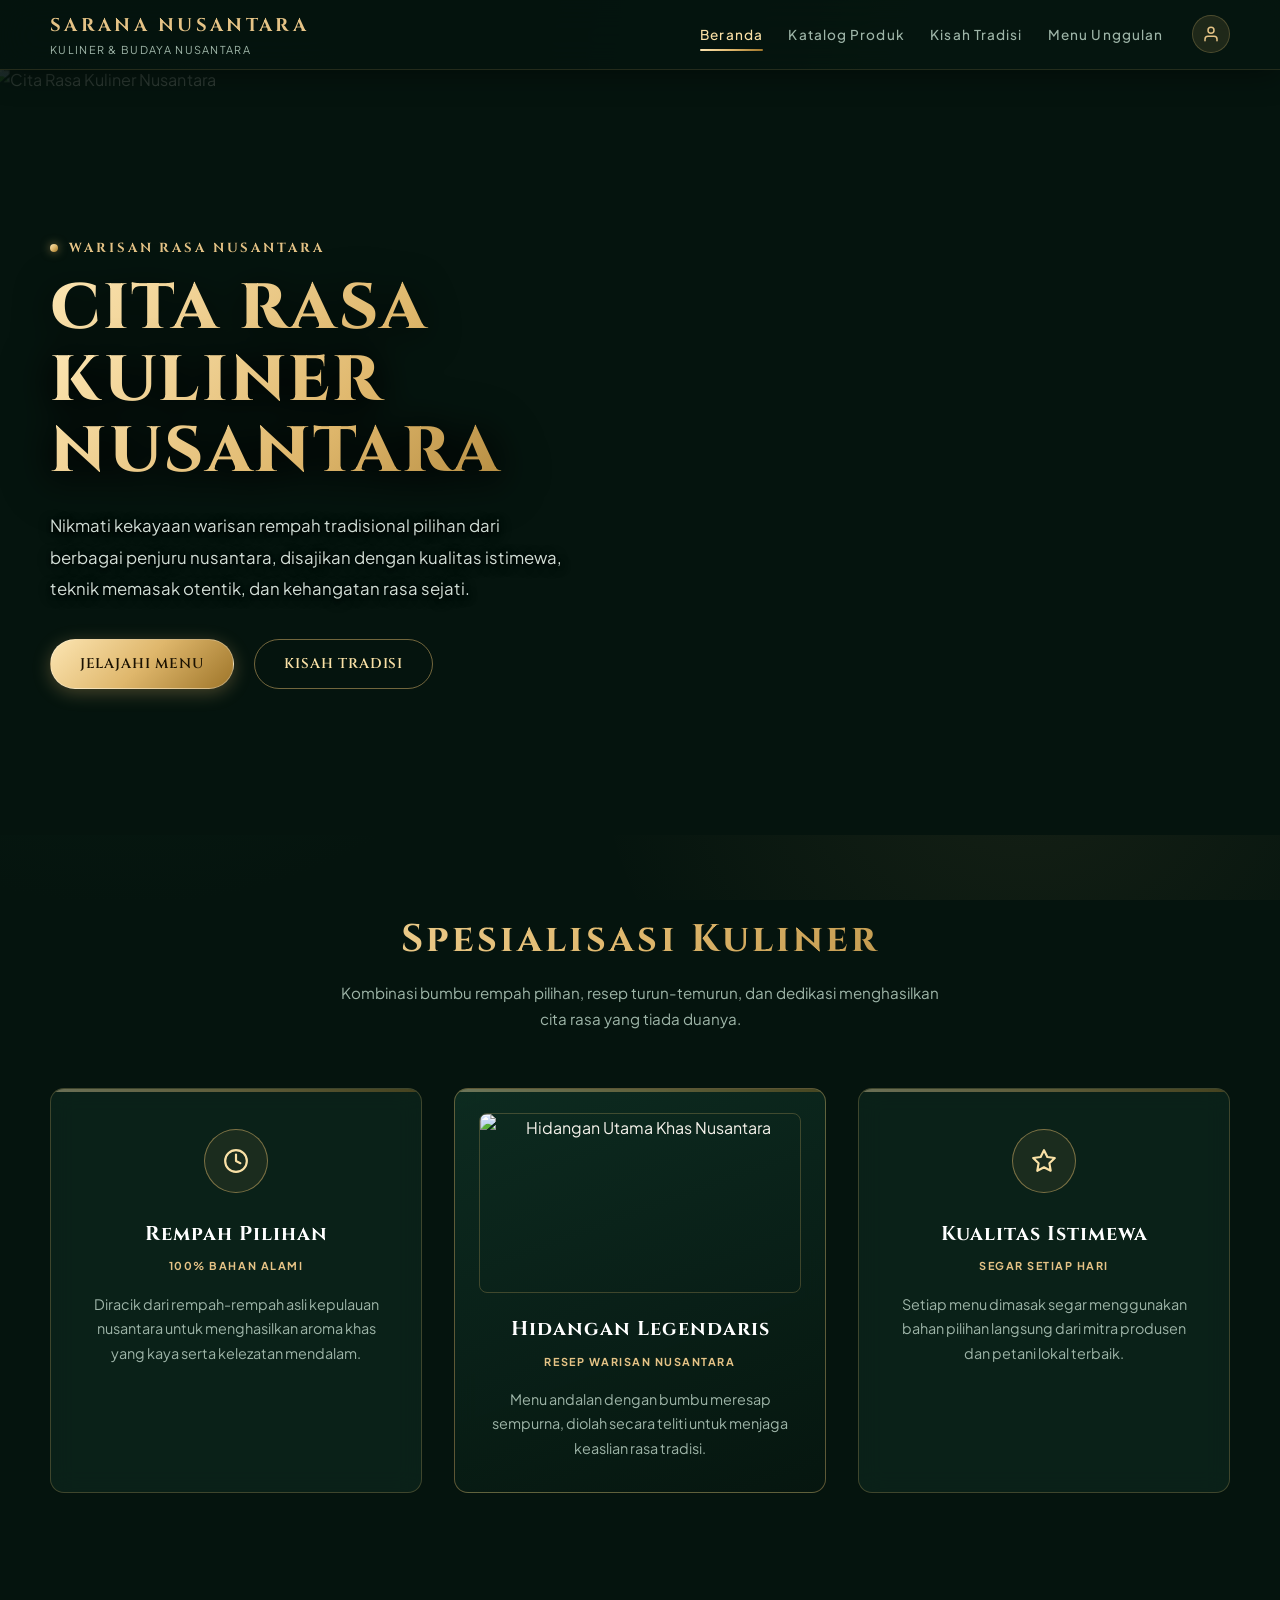
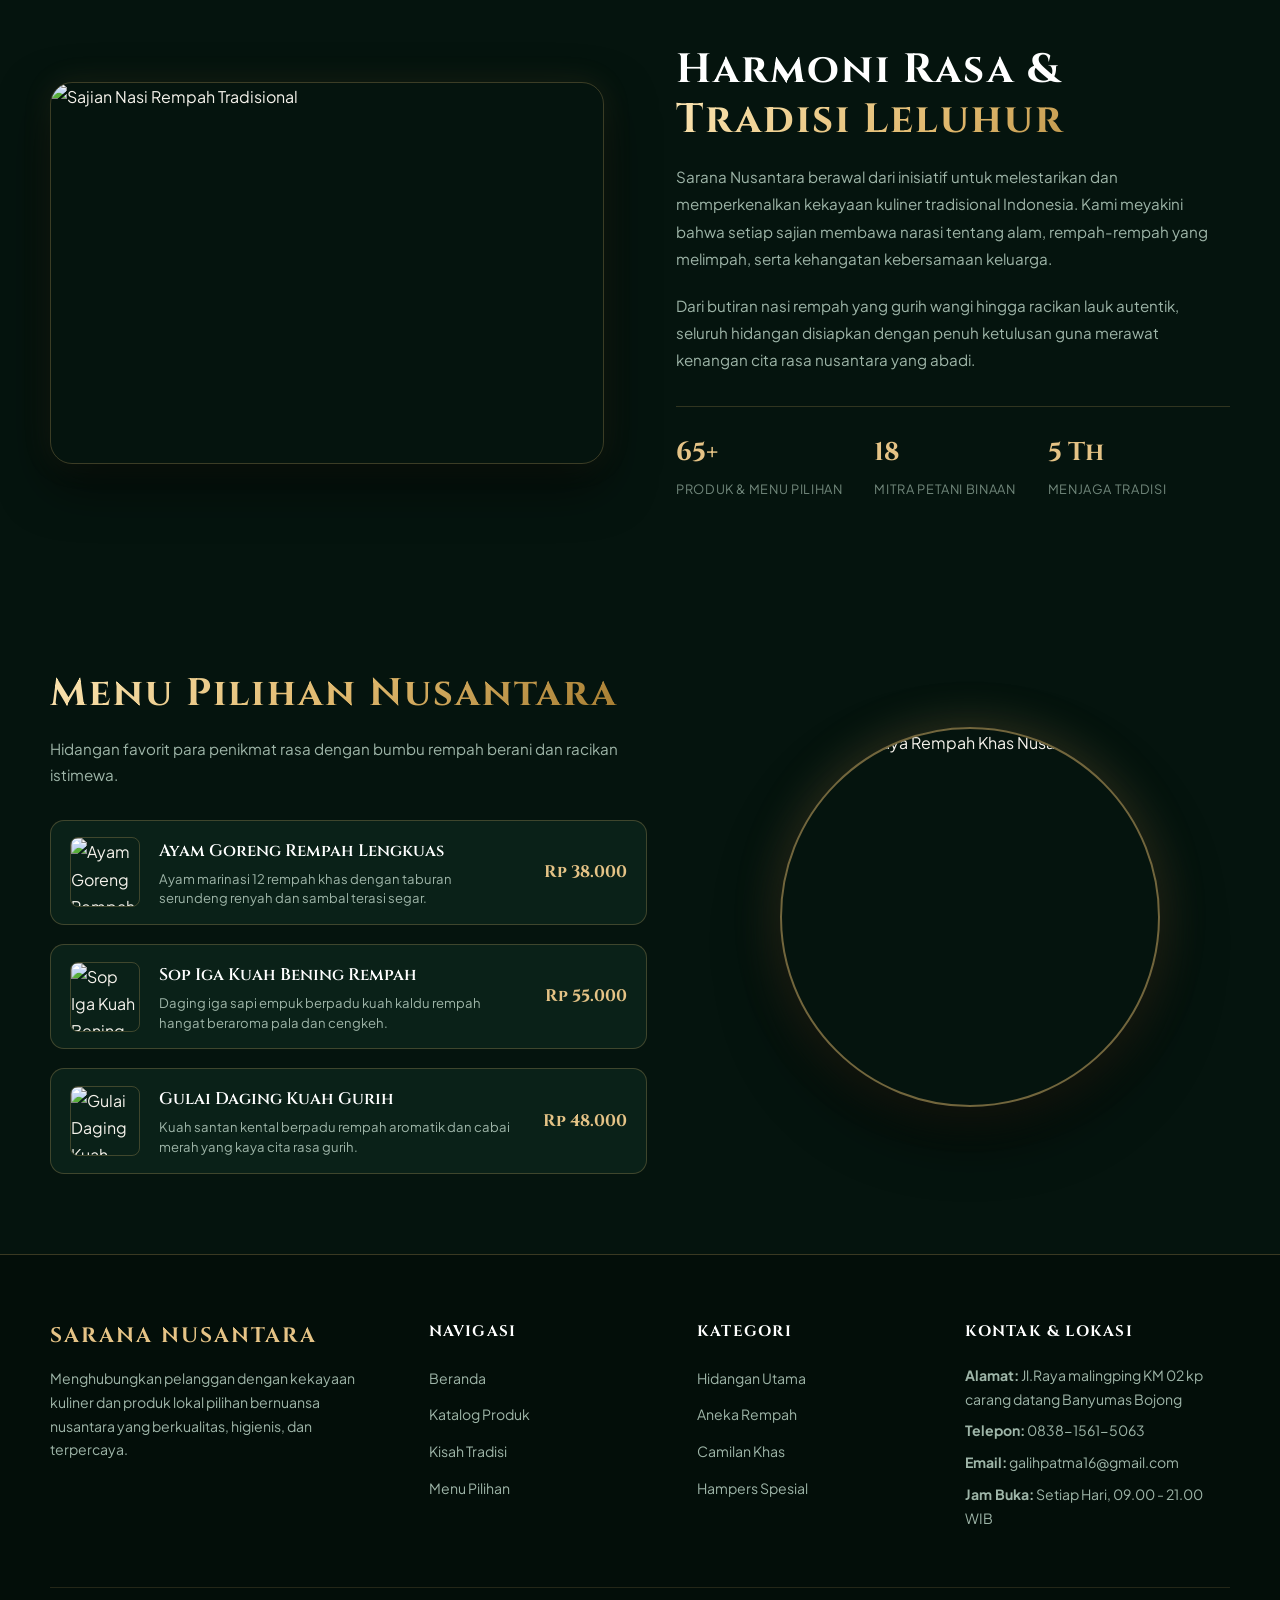
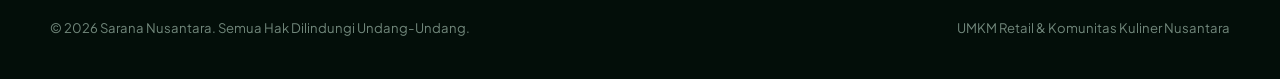
==== index.html @ da828e61 "Add files via upload" ====
<!DOCTYPE html>
<html lang="id">
<head>
  <meta charset="UTF-8">
  <meta name="viewport" content="width=device-width, initial-scale=1.0">
  <title>Sarana Nusantara | Cita Rasa Kuliner Nusantara</title>
  <meta name="description" content="Sarana Nusantara - Menghadirkan sajian kuliner autentik nusantara dengan racikan bumbu rempah pilihan, cita rasa khas tanah air, dan dedikasi rasa istimewa.">
  <link rel="preconnect" href="https://fonts.googleapis.com">
  <link rel="preconnect" href="https://fonts.gstatic.com" crossorigin>
  <link href="https://fonts.googleapis.com/css2?family=Cinzel:wght@500;600;700;800;900&family=Playfair+Display:ital,wght@0,500;0,600;0,700;1,400&family=Plus+Jakarta+Sans:wght@300;400;500;600;700&display=swap" rel="stylesheet">
  <link rel="stylesheet" href="style.css">
</head>
<body>

  <!-- SITE HEADER / NAVBAR -->
  <header class="site-header">
    <div class="container">
      <div class="topbar">
        <!-- Brand Title -->
        <a class="brand-text" href="index.html">
          <span class="brand-title">Sarana Nusantara</span>
          <span class="brand-sub">Kuliner & Budaya Nusantara</span>
        </a>

        <!-- Right Navigation & Profile Button -->
        <div class="nav-wrapper">
          <nav class="site-nav" aria-label="Navigasi Utama">
            <a class="active" href="index.html">Beranda</a>
            <a href="produk.html">Katalog Produk</a>
            <a href="#cerita">Kisah Tradisi</a>
            <a href="#menu">Menu Unggulan</a>
          </nav>

          <a class="profile-btn" href="produk.html" title="Lihat Menu / Profil">
            <svg width="18" height="18" viewBox="0 0 24 24" fill="none" stroke="currentColor" stroke-width="2" stroke-linecap="round" stroke-linejoin="round">
              <path d="M20 21v-2a4 4 0 0 0-4-4H8a4 4 0 0 0-4 4v2"></path>
              <circle cx="12" cy="7" r="4"></circle>
            </svg>
          </a>
        </div>
      </div>
    </div>
  </header>

  <main>
    <!-- HERO SECTION (FULL-WIDTH BANNER WITH OVERLAID CONTENT) -->
    <section class="hero hero-banner">
      <div class="hero-banner-bg">
        <img src="images/hero.jpg" alt="Cita Rasa Kuliner Nusantara" class="hero-banner-img">
        <div class="hero-banner-overlay"></div>
      </div>

      <div class="container hero-banner-content">
        <div class="hero-copy">
          <span class="hero-tag">Warisan Rasa Nusantara</span>
          <h1 class="hero-title">
            Cita Rasa
            <span>Kuliner Nusantara</span>
          </h1>
          <p class="hero-desc">
            Nikmati kekayaan warisan rempah tradisional pilihan dari berbagai penjuru nusantara, 
            disajikan dengan kualitas istimewa, teknik memasak otentik, dan kehangatan rasa sejati.
          </p>
          <div class="hero-actions">
            <a class="btn btn-gold" href="produk.html">Jelajahi Menu</a>
            <a class="btn btn-outline-gold" href="#cerita">Kisah Tradisi</a>
          </div>
        </div>
      </div>
    </section>

    <!-- TRIO FEATURE CARDS SECTION -->
    <section class="section-cards" id="spesialisasi">
      <div class="container">
        <div class="section-heading-center">
          <h2 class="section-title-gold">Spesialisasi Kuliner</h2>
          <p class="section-subtitle">
            Kombinasi bumbu rempah pilihan, resep turun-temurun, dan dedikasi menghasilkan cita rasa yang tiada duanya.
          </p>
        </div>

        <div class="trio-grid">
          <!-- Card 1 -->
          <article class="trio-card">
            <div class="card-icon-circle">
              <svg width="26" height="26" viewBox="0 0 24 24" fill="none" stroke="currentColor" stroke-width="2" stroke-linecap="round" stroke-linejoin="round">
                <path d="M12 2a10 10 0 0 1 10 10 10 10 0 0 1-10 10A10 10 0 0 1 2 12 10 10 0 0 1 12 2z"></path>
                <path d="M12 6v6l4 2"></path>
              </svg>
            </div>
            <h3 class="card-title">Rempah Pilihan</h3>
            <span class="card-badge">100% Bahan Alami</span>
            <p class="card-desc">
              Diracik dari rempah-rempah asli kepulauan nusantara untuk menghasilkan aroma khas yang kaya serta kelezatan mendalam.
            </p>
          </article>

          <!-- Card 2 (Center Featured Card with Image) -->
          <article class="trio-card center-featured">
            <div class="center-dish-img">
              <img src="images/card-food.jpg" alt="Hidangan Utama Khas Nusantara">
            </div>
            <h3 class="card-title">Hidangan Legendaris</h3>
            <span class="card-badge">Resep Warisan Nusantara</span>
            <p class="card-desc">
              Menu andalan dengan bumbu meresap sempurna, diolah secara teliti untuk menjaga keaslian rasa tradisi.
            </p>
          </article>

          <!-- Card 3 -->
          <article class="trio-card">
            <div class="card-icon-circle">
              <svg width="26" height="26" viewBox="0 0 24 24" fill="none" stroke="currentColor" stroke-width="2" stroke-linecap="round" stroke-linejoin="round">
                <polygon points="12 2 15.09 8.26 22 9.27 17 14.14 18.18 21.02 12 17.77 5.82 21.02 7 14.14 2 9.27 8.91 8.26 12 2"></polygon>
              </svg>
            </div>
            <h3 class="card-title">Kualitas Istimewa</h3>
            <span class="card-badge">Segar Setiap Hari</span>
            <p class="card-desc">
              Setiap menu dimasak segar menggunakan bahan pilihan langsung dari mitra produsen dan petani lokal terbaik.
            </p>
          </article>
        </div>
      </div>
    </section>

    <!-- STORY / HERITAGE SECTION (Rice Dish Left, Text Right) -->
    <section class="section-story" id="cerita">
      <div class="container">
        <div class="story-grid">
          <div class="story-media">
            <div class="story-media-frame">
              <img src="images/rice-dish.jpg" alt="Sajian Nasi Rempah Tradisional">
              <div class="story-corner-ornament ornament-tl"></div>
              <div class="story-corner-ornament ornament-br"></div>
            </div>
          </div>

          <div class="story-content">
            <h2>
              Harmoni Rasa &amp;
              <span>Tradisi Leluhur</span>
            </h2>
            <p>
              Sarana Nusantara berawal dari inisiatif untuk melestarikan dan memperkenalkan kekayaan 
              kuliner tradisional Indonesia. Kami meyakini bahwa setiap sajian membawa narasi tentang 
              alam, rempah-rempah yang melimpah, serta kehangatan kebersamaan keluarga.
            </p>
            <p>
              Dari butiran nasi rempah yang gurih wangi hingga racikan lauk autentik, seluruh hidangan 
              disiapkan dengan penuh ketulusan guna merawat kenangan cita rasa nusantara yang abadi.
            </p>

            <div class="story-stats">
              <div class="stat-item">
                <strong>65+</strong>
                <span>Produk &amp; Menu Pilihan</span>
              </div>
              <div class="stat-item">
                <strong>18</strong>
                <span>Mitra Petani Binaan</span>
              </div>
              <div class="stat-item">
                <strong>5 Th</strong>
                <span>Menjaga Tradisi</span>
              </div>
            </div>
          </div>
        </div>
      </div>
    </section>

    <!-- SIGNATURE MENU SECTION (List Left, Pan Image Right) -->
    <section class="section-menu" id="menu">
      <div class="container">
        <div class="menu-grid">
          <!-- Left: Menu List -->
          <div>
            <div class="menu-header-block">
              <h2>Menu Pilihan Nusantara</h2>
              <p>Hidangan favorit para penikmat rasa dengan bumbu rempah berani dan racikan istimewa.</p>
            </div>

            <div class="menu-list">
              <!-- Menu Item 1 -->
              <article class="menu-item-card">
                <div class="menu-item-thumb">
                  <img src="images/thumb-1.jpg" alt="Ayam Goreng Rempah Lengkuas">
                </div>
                <div class="menu-item-info">
                  <h4>Ayam Goreng Rempah Lengkuas</h4>
                  <p>Ayam marinasi 12 rempah khas dengan taburan serundeng renyah dan sambal terasi segar.</p>
                </div>
                <span class="menu-item-price">Rp 38.000</span>
              </article>

              <!-- Menu Item 2 -->
              <article class="menu-item-card">
                <div class="menu-item-thumb">
                  <img src="images/thumb-2.jpg" alt="Sop Iga Kuah Bening Rempah">
                </div>
                <div class="menu-item-info">
                  <h4>Sop Iga Kuah Bening Rempah</h4>
                  <p>Daging iga sapi empuk berpadu kuah kaldu rempah hangat beraroma pala dan cengkeh.</p>
                </div>
                <span class="menu-item-price">Rp 55.000</span>
              </article>

              <!-- Menu Item 3 -->
              <article class="menu-item-card">
                <div class="menu-item-thumb">
                  <img src="images/thumb-3.jpg" alt="Gulai Daging Kuah Santan Kental">
                </div>
                <div class="menu-item-info">
                  <h4>Gulai Daging Kuah Gurih</h4>
                  <p>Kuah santan kental berpadu rempah aromatik dan cabai merah yang kaya cita rasa gurih.</p>
                </div>
                <span class="menu-item-price">Rp 48.000</span>
              </article>
            </div>
          </div>

          <!-- Right: Circular Curry Pan Frame -->
          <div class="menu-pan-visual">
            <div class="hero-glow"></div>
            <div class="menu-pan-frame">
              <img src="images/curry-dish.jpg" alt="Gulai Kari Kaya Rempah Khas Nusantara">
            </div>
          </div>
        </div>
      </div>
    </section>
  </main>

  <!-- FOOTER -->
  <footer class="site-footer">
    <div class="container">
      <div class="footer-grid">
        <div class="footer-brand">
          <h3>Sarana Nusantara</h3>
          <p>
            Menghubungkan pelanggan dengan kekayaan kuliner dan produk lokal pilihan bernuansa nusantara yang berkualitas, higienis, dan terpercaya.
          </p>
        </div>

        <div class="footer-col">
          <h4>Navigasi</h4>
          <ul>
            <li><a href="index.html">Beranda</a></li>
            <li><a href="produk.html">Katalog Produk</a></li>
            <li><a href="#cerita">Kisah Tradisi</a></li>
            <li><a href="#menu">Menu Pilihan</a></li>
          </ul>
        </div>

        <div class="footer-col">
          <h4>Kategori</h4>
          <ul>
            <li><a href="produk.html">Hidangan Utama</a></li>
            <li><a href="produk.html">Aneka Rempah</a></li>
            <li><a href="produk.html">Camilan Khas</a></li>
            <li><a href="produk.html">Hampers Spesial</a></li>
          </ul>
        </div>

        <div class="footer-col footer-contact">
          <h4>Kontak &amp; Lokasi</h4>
          <p><strong>Alamat:</strong> Jl.Raya malingping KM 02 kp carang datang Banyumas Bojong</p>
          <p><strong>Telepon:</strong> 0838-1561-5063</p>
          <p><strong>Email:</strong> galihpatma16@gmail.com</p>
          <p><strong>Jam Buka:</strong> Setiap Hari, 09.00 - 21.00 WIB</p>
        </div>
      </div>

      <div class="footer-bottom">
        <p>&copy; 2026 Sarana Nusantara. Semua Hak Dilindungi Undang-Undang.</p>
        <p>UMKM Retail &amp; Komunitas Kuliner Nusantara</p>
      </div>
    </div>
  </footer>

</body>
</html>
---- style.css ----
/* ==========================================================================
   SARANA NUSANTARA - LUXURY EMERALD & GOLD THEME
   Inspired by Royal Indonesian Heritage Culinary Experience
   ========================================================================== */

@import url('https://fonts.googleapis.com/css2?family=Cinzel:wght@500;600;700;800;900&family=Playfair+Display:ital,wght@0,500;0,600;0,700;1,400&family=Plus+Jakarta+Sans:wght@300;400;500;600;700&display=swap');

:root {
  --bg-deep: #05140e;
  --bg-primary: #071c14;
  --bg-surface: #0a261b;
  --bg-surface-elevated: #0f3426;
  --bg-card: rgba(12, 38, 28, 0.75);
  --bg-card-hover: rgba(16, 48, 35, 0.9);

  /* Gold & Warm Accents */
  --gold-light: #fae1a6;
  --gold-primary: #dfb76c;
  --gold-dark: #b88a38;
  --gold-gradient: linear-gradient(135deg, #fce5b2 0%, #dfb76c 50%, #9e7529 100%);
  --gold-gradient-hover: linear-gradient(135deg, #fff0cb 0%, #ebd08d 50%, #ba8e3a 100%);
  --gold-border: rgba(223, 183, 108, 0.25);
  --gold-border-strong: rgba(223, 183, 108, 0.5);
  --gold-glow: 0 0 30px rgba(223, 183, 108, 0.22);

  /* Typography Colors */
  --text-main: #f5f2eb;
  --text-muted: #9eb5a8;
  --text-dim: #71877b;
  --text-gold: #e5c386;

  /* Typography Fonts */
  --font-serif: 'Cinzel', 'Playfair Display', Georgia, serif;
  --font-body: 'Plus Jakarta Sans', system-ui, -apple-system, sans-serif;

  /* Layout */
  --container-max: 1180px;
  --radius-sm: 8px;
  --radius-md: 14px;
  --radius-lg: 22px;
  --radius-full: 9999px;
  --transition: all 0.3s cubic-bezier(0.25, 0.8, 0.25, 1);
}

* {
  box-sizing: border-box;
  margin: 0;
  padding: 0;
}

html {
  scroll-behavior: smooth;
}

body {
  font-family: var(--font-body);
  background-color: var(--bg-deep);
  background-image: 
    radial-gradient(circle at 85% 15%, rgba(18, 70, 50, 0.45) 0%, transparent 45%),
    radial-gradient(circle at 10% 45%, rgba(14, 55, 38, 0.35) 0%, transparent 40%),
    radial-gradient(circle at 80% 80%, rgba(223, 183, 108, 0.08) 0%, transparent 35%);
  background-attachment: fixed;
  color: var(--text-main);
  line-height: 1.7;
  overflow-x: hidden;
}

img {
  display: block;
  max-width: 100%;
  height: auto;
}

a {
  color: inherit;
  text-decoration: none;
  transition: var(--transition);
}

ul {
  list-style: none;
}

.container {
  width: min(100% - 2.5rem, var(--container-max));
  margin-inline: auto;
}

/* ==========================================================================
   NAVIGATION / HEADER
   ========================================================================== */

.site-header {
  position: sticky;
  top: 0;
  z-index: 100;
  background: rgba(5, 20, 14, 0.88);
  backdrop-filter: blur(18px);
  -webkit-backdrop-filter: blur(18px);
  border-bottom: 1px solid rgba(223, 183, 108, 0.15);
  box-shadow: 0 4px 30px rgba(0, 0, 0, 0.4);
}

.topbar {
  display: flex;
  align-items: center;
  justify-content: space-between;
  padding: 0.6rem 0;
  position: relative;
}

.brand-text {
  display: flex;
  flex-direction: column;
}

.brand-title {
  font-family: var(--font-serif);
  font-size: 1.15rem;
  font-weight: 700;
  letter-spacing: 0.18em;
  color: var(--text-gold);
  text-transform: uppercase;
}

.brand-sub {
  font-size: 0.68rem;
  letter-spacing: 0.12em;
  color: var(--text-muted);
  text-transform: uppercase;
}

/* Centered Golden Crest / Logo Badge */
.header-badge {
  position: absolute;
  left: 50%;
  top: 0;
  transform: translateX(-50%);
  background: var(--gold-gradient);
  color: #1a1202;
  padding: 0.5rem 1.4rem 0.6rem;
  border-bottom-left-radius: 12px;
  border-bottom-right-radius: 12px;
  box-shadow: 0 6px 20px rgba(0, 0, 0, 0.5), 0 0 15px rgba(223, 183, 108, 0.35);
  display: flex;
  flex-direction: column;
  align-items: center;
  gap: 2px;
  z-index: 10;
  border: 1px solid rgba(255, 255, 255, 0.4);
  border-top: none;
  transition: var(--transition);
}

.header-badge:hover {
  transform: translateX(-50%) translateY(2px);
  box-shadow: 0 8px 25px rgba(223, 183, 108, 0.5);
}

.header-badge svg {
  width: 24px;
  height: 24px;
  fill: #241603;
}

.header-badge span {
  font-family: var(--font-serif);
  font-size: 0.65rem;
  font-weight: 800;
  letter-spacing: 0.15em;
  text-transform: uppercase;
  color: #1a1102;
}

/* Nav Links & Action */
.nav-wrapper {
  display: flex;
  align-items: center;
  gap: 1.8rem;
}

.site-nav {
  display: flex;
  align-items: center;
  gap: 1.6rem;
}

.site-nav a {
  font-size: 0.85rem;
  font-weight: 500;
  letter-spacing: 0.08em;
  color: var(--text-muted);
  position: relative;
  padding: 0.3rem 0;
}

.site-nav a:hover,
.site-nav a.active {
  color: var(--gold-light);
}

.site-nav a.active::after,
.site-nav a:hover::after {
  content: '';
  position: absolute;
  bottom: 0;
  left: 0;
  width: 100%;
  height: 2px;
  background: var(--gold-gradient);
  border-radius: 2px;
}

.profile-btn {
  display: flex;
  align-items: center;
  justify-content: center;
  width: 38px;
  height: 38px;
  border-radius: 50%;
  background: rgba(223, 183, 108, 0.12);
  border: 1px solid var(--gold-border);
  color: var(--text-gold);
  cursor: pointer;
  transition: var(--transition);
}

.profile-btn:hover {
  background: var(--gold-gradient);
  color: #161002;
  box-shadow: var(--gold-glow);
  transform: scale(1.05);
}

/* ==========================================================================
   BUTTONS & ACCENTS
   ========================================================================== */

.btn {
  display: inline-flex;
  align-items: center;
  justify-content: center;
  gap: 0.6rem;
  padding: 0.75rem 1.8rem;
  font-size: 0.88rem;
  font-weight: 600;
  letter-spacing: 0.06em;
  border-radius: var(--radius-full);
  cursor: pointer;
  transition: var(--transition);
  border: none;
  text-transform: uppercase;
  font-family: var(--font-serif);
}

.btn-gold {
  background: var(--gold-gradient);
  color: #1b1202;
  box-shadow: 0 4px 18px rgba(223, 183, 108, 0.3);
  border: 1px solid rgba(255, 255, 255, 0.3);
}

.btn-gold:hover {
  background: var(--gold-gradient-hover);
  box-shadow: 0 6px 25px rgba(223, 183, 108, 0.5);
  transform: translateY(-2px);
}

.btn-outline-gold {
  background: transparent;
  color: var(--gold-light);
  border: 1px solid var(--gold-border-strong);
}

.btn-outline-gold:hover {
  background: rgba(223, 183, 108, 0.12);
  color: #fff;
  border-color: var(--gold-light);
}

/* ==========================================================================
   HERO SECTION (FULL-WIDTH PANORAMIC BANNER WITH OVERLAID TEXT)
   ========================================================================== */

.hero-banner {
  position: relative;
  min-height: 85vh;
  display: flex;
  align-items: center;
  overflow: hidden;
  padding: 6rem 0 5rem;
  background-color: var(--bg-deep);
}

.hero-banner-bg {
  position: absolute;
  inset: 0;
  width: 100%;
  height: 100%;
  z-index: 1;
}

.hero-banner-img {
  width: 100%;
  height: 100%;
  object-fit: cover;
  object-position: center center;
  transform: scale(1.01);
  transition: transform 1.2s ease-out;
}

.hero-banner:hover .hero-banner-img {
  transform: scale(1.03);
}

.hero-banner-overlay {
  position: absolute;
  inset: 0;
  background: 
    linear-gradient(
      90deg, 
      rgba(5, 20, 14, 0.55) 0%, 
      rgba(5, 20, 14, 0.35) 45%, 
      rgba(5, 20, 14, 0.1) 75%,
      rgba(5, 20, 14, 0.02) 100%
    ),
    linear-gradient(
      0deg,
      rgba(5, 20, 14, 0.9) 0%,
      rgba(5, 20, 14, 0.1) 18%,
      rgba(5, 20, 14, 0.1) 82%,
      rgba(5, 20, 14, 0.75) 100%
    );
  pointer-events: none;
}

.hero-banner-content {
  position: relative;
  z-index: 3;
}

.hero-banner-content .hero-copy {
  max-width: 580px;
  animation: heroFadeIn 0.8s ease-out;
}

@keyframes heroFadeIn {
  from {
    opacity: 0;
    transform: translateY(20px);
  }
  to {
    opacity: 1;
    transform: translateY(0);
  }
}

.hero-tag {
  display: inline-block;
  font-family: var(--font-serif);
  font-size: 0.82rem;
  font-weight: 700;
  letter-spacing: 0.22em;
  color: var(--text-gold);
  text-transform: uppercase;
  margin-bottom: 0.9rem;
  position: relative;
  padding-left: 1.2rem;
}

.hero-tag::before {
  content: '';
  position: absolute;
  left: 0;
  top: 50%;
  width: 8px;
  height: 8px;
  border-radius: 50%;
  background: var(--gold-gradient);
  transform: translateY(-50%);
  box-shadow: 0 0 10px rgba(223, 183, 108, 0.6);
}

.hero-title {
  font-family: var(--font-serif);
  font-size: clamp(2.5rem, 5vw, 4.2rem);
  font-weight: 800;
  line-height: 1.12;
  letter-spacing: 0.04em;
  margin-bottom: 1.35rem;
  text-transform: uppercase;
  background: var(--gold-gradient);
  -webkit-background-clip: text;
  -webkit-text-fill-color: transparent;
  filter: drop-shadow(0 4px 18px rgba(0, 0, 0, 0.8));
}

.hero-title span {
  display: block;
  background: var(--gold-gradient);
  -webkit-background-clip: text;
  -webkit-text-fill-color: transparent;
  filter: drop-shadow(0 4px 18px rgba(0, 0, 0, 0.8));
}

.hero-desc {
  font-size: 1.05rem;
  color: #d1ded6;
  line-height: 1.85;
  margin-bottom: 2.2rem;
  max-width: 520px;
  text-shadow: 0 2px 12px rgba(0, 0, 0, 0.9), 0 1px 4px rgba(0, 0, 0, 0.9);
}

.hero-actions {
  display: flex;
  align-items: center;
  gap: 1.3rem;
  flex-wrap: wrap;
}

/* ==========================================================================
   TRIO FEATURE CARDS SECTION
   ========================================================================== */

.section-cards {
  padding: 4.5rem 0;
  position: relative;
}

.section-heading-center {
  text-align: center;
  margin-bottom: 3.5rem;
}

.section-title-gold {
  font-family: var(--font-serif);
  font-size: clamp(1.8rem, 3vw, 2.5rem);
  font-weight: 700;
  letter-spacing: 0.08em;
  background: var(--gold-gradient);
  -webkit-background-clip: text;
  -webkit-text-fill-color: transparent;
  margin-bottom: 0.5rem;
}

.section-subtitle {
  font-size: 0.95rem;
  color: var(--text-muted);
  max-width: 600px;
  margin-inline: auto;
}

.trio-grid {
  display: grid;
  grid-template-columns: repeat(3, 1fr);
  gap: 2rem;
  align-items: stretch;
}

.trio-card {
  background: var(--bg-card);
  border: 1px solid var(--gold-border);
  border-radius: var(--radius-md);
  padding: 2.5rem 2rem;
  display: flex;
  flex-direction: column;
  align-items: center;
  text-align: center;
  backdrop-filter: blur(12px);
  -webkit-backdrop-filter: blur(12px);
  transition: var(--transition);
  position: relative;
  overflow: hidden;
}

.trio-card::before {
  content: '';
  position: absolute;
  top: 0;
  left: 0;
  width: 100%;
  height: 3px;
  background: var(--gold-gradient);
  opacity: 0.4;
  transition: var(--transition);
}

.trio-card:hover {
  background: var(--bg-card-hover);
  border-color: var(--gold-border-strong);
  transform: translateY(-8px);
  box-shadow: 0 16px 35px rgba(0, 0, 0, 0.5), var(--gold-glow);
}

.trio-card:hover::before {
  opacity: 1;
}

.card-icon-circle {
  width: 64px;
  height: 64px;
  border-radius: 50%;
  border: 1.5px solid var(--gold-border-strong);
  background: rgba(223, 183, 108, 0.08);
  display: grid;
  place-items: center;
  margin-bottom: 1.5rem;
  color: var(--gold-light);
  transition: var(--transition);
}

.trio-card:hover .card-icon-circle {
  background: var(--gold-gradient);
  color: #1a1102;
  box-shadow: var(--gold-glow);
  transform: rotate(5deg) scale(1.08);
}

.card-title {
  font-family: var(--font-serif);
  font-size: 1.25rem;
  font-weight: 700;
  color: #ffffff;
  letter-spacing: 0.05em;
  margin-bottom: 0.4rem;
}

.card-badge {
  display: inline-block;
  font-size: 0.68rem;
  font-weight: 700;
  letter-spacing: 0.14em;
  color: var(--text-gold);
  text-transform: uppercase;
  margin-bottom: 1rem;
}

.card-desc {
  font-size: 0.9rem;
  color: var(--text-muted);
  line-height: 1.7;
}

/* Center card image variation */
.trio-card.center-featured {
  padding: 1.5rem 1.5rem 2rem;
  border-color: rgba(223, 183, 108, 0.4);
  background: linear-gradient(160deg, rgba(14, 46, 34, 0.9), rgba(6, 22, 16, 0.95));
}

.center-dish-img {
  width: 100%;
  height: 180px;
  border-radius: var(--radius-sm);
  overflow: hidden;
  margin-bottom: 1.2rem;
  border: 1px solid var(--gold-border);
}

.center-dish-img img {
  width: 100%;
  height: 100%;
  object-fit: cover;
  transition: var(--transition);
}

.trio-card:hover .center-dish-img img {
  transform: scale(1.08);
}

/* ==========================================================================
   STORY / HERITAGE SECTION (Image Left, Text Right)
   ========================================================================== */

.section-story {
  padding: 5rem 0;
  position: relative;
}

.story-grid {
  display: grid;
  grid-template-columns: 1fr 1fr;
  align-items: center;
  gap: 4.5rem;
}

.story-media {
  position: relative;
}

.story-media-frame {
  border-radius: var(--radius-lg);
  overflow: hidden;
  border: 1px solid var(--gold-border);
  box-shadow: 0 20px 50px rgba(0, 0, 0, 0.6), 0 0 30px rgba(223, 183, 108, 0.1);
  position: relative;
}

.story-media-frame img {
  width: 100%;
  height: 380px;
  object-fit: cover;
  transition: var(--transition);
}

.story-media-frame:hover img {
  transform: scale(1.03);
}

.story-corner-ornament {
  position: absolute;
  width: 25px;
  height: 25px;
  border-color: var(--gold-primary);
  border-style: solid;
  pointer-events: none;
}

.ornament-tl { top: -6px; left: -6px; border-width: 2px 0 0 2px; }
.ornament-br { bottom: -6px; right: -6px; border-width: 0 2px 2px 0; }

.story-content h2 {
  font-family: var(--font-serif);
  font-size: clamp(2rem, 3.2vw, 2.8rem);
  font-weight: 700;
  color: #fff;
  letter-spacing: 0.05em;
  margin-bottom: 1.2rem;
  line-height: 1.2;
}

.story-content h2 span {
  display: block;
  background: var(--gold-gradient);
  -webkit-background-clip: text;
  -webkit-text-fill-color: transparent;
}

.story-content p {
  color: var(--text-muted);
  font-size: 0.95rem;
  line-height: 1.8;
  margin-bottom: 1.2rem;
}

.story-stats {
  display: flex;
  gap: 2rem;
  margin-top: 2rem;
  padding-top: 1.5rem;
  border-top: 1px solid rgba(223, 183, 108, 0.2);
}

.stat-item strong {
  display: block;
  font-family: var(--font-serif);
  font-size: 1.6rem;
  color: var(--text-gold);
}

.stat-item span {
  font-size: 0.8rem;
  color: var(--text-dim);
  text-transform: uppercase;
  letter-spacing: 0.05em;
}

/* ==========================================================================
   SIGNATURE MENU SECTION (List Left, Pan Image Right)
   ========================================================================== */

.section-menu {
  padding: 5rem 0;
  position: relative;
}

.menu-grid {
  display: grid;
  grid-template-columns: 1.15fr 1fr;
  align-items: center;
  gap: 4rem;
}

.menu-header-block h2 {
  font-family: var(--font-serif);
  font-size: clamp(2rem, 3vw, 2.6rem);
  font-weight: 700;
  letter-spacing: 0.05em;
  background: var(--gold-gradient);
  -webkit-background-clip: text;
  -webkit-text-fill-color: transparent;
  margin-bottom: 0.6rem;
}

.menu-header-block p {
  font-size: 0.95rem;
  color: var(--text-muted);
  margin-bottom: 2rem;
}

.menu-list {
  display: flex;
  flex-direction: column;
  gap: 1.2rem;
}

.menu-item-card {
  display: flex;
  align-items: center;
  gap: 1.2rem;
  background: var(--bg-card);
  border: 1px solid var(--gold-border);
  border-radius: var(--radius-md);
  padding: 1rem 1.2rem;
  transition: var(--transition);
}

.menu-item-card:hover {
  background: var(--bg-card-hover);
  border-color: var(--gold-border-strong);
  transform: translateX(6px);
  box-shadow: 0 8px 24px rgba(0, 0, 0, 0.4), 0 0 15px rgba(223, 183, 108, 0.15);
}

.menu-item-thumb {
  width: 70px;
  height: 70px;
  border-radius: var(--radius-sm);
  overflow: hidden;
  flex-shrink: 0;
  border: 1px solid var(--gold-border);
}

.menu-item-thumb img {
  width: 100%;
  height: 100%;
  object-fit: cover;
}

.menu-item-info {
  flex: 1;
}

.menu-item-info h4 {
  font-family: var(--font-serif);
  font-size: 1.05rem;
  font-weight: 600;
  color: #ffffff;
  margin-bottom: 0.2rem;
}

.menu-item-info p {
  font-size: 0.82rem;
  color: var(--text-muted);
  line-height: 1.5;
}

.menu-item-price {
  font-family: var(--font-serif);
  font-weight: 700;
  font-size: 1.05rem;
  color: var(--text-gold);
  padding-left: 0.5rem;
  white-space: nowrap;
}

.menu-pan-visual {
  position: relative;
  display: flex;
  justify-content: center;
  align-items: center;
}

.menu-pan-frame {
  position: relative;
  border-radius: 50%;
  overflow: hidden;
  width: 380px;
  height: 380px;
  border: 2px solid var(--gold-border-strong);
  box-shadow: 0 25px 60px rgba(0, 0, 0, 0.7), 0 0 45px rgba(223, 183, 108, 0.25);
  transition: var(--transition);
}

.menu-pan-frame:hover {
  transform: scale(1.03) rotate(1deg);
  box-shadow: 0 30px 70px rgba(0, 0, 0, 0.8), 0 0 60px rgba(223, 183, 108, 0.35);
}

.menu-pan-frame img {
  width: 100%;
  height: 100%;
  object-fit: cover;
}

/* ==========================================================================
   TABLE PAGE STYLING (produk.html)
   ========================================================================== */

.page-banner {
  padding: 4rem 0 2rem;
  text-align: center;
}

.page-banner .eyebrow {
  font-family: var(--font-serif);
  font-size: 0.8rem;
  letter-spacing: 0.2em;
  color: var(--text-gold);
  text-transform: uppercase;
  margin-bottom: 0.5rem;
  display: block;
}

.page-banner h1 {
  font-family: var(--font-serif);
  font-size: clamp(2.2rem, 4vw, 3.2rem);
  font-weight: 800;
  background: var(--gold-gradient);
  -webkit-background-clip: text;
  -webkit-text-fill-color: transparent;
  margin-bottom: 0.8rem;
}

.page-banner p {
  color: var(--text-muted);
  max-width: 680px;
  margin-inline: auto;
  font-size: 0.95rem;
}

.table-card {
  background: var(--bg-card);
  border: 1px solid var(--gold-border);
  border-radius: var(--radius-lg);
  padding: 2.2rem;
  margin: 2rem 0 5rem;
  box-shadow: 0 20px 50px rgba(0, 0, 0, 0.5);
  backdrop-filter: blur(14px);
}

.table-header {
  display: flex;
  align-items: center;
  justify-content: space-between;
  margin-bottom: 1.8rem;
  flex-wrap: wrap;
  gap: 1rem;
}

.table-header h2 {
  font-family: var(--font-serif);
  font-size: 1.6rem;
  color: #ffffff;
}

.table-wrapper {
  overflow-x: auto;
  border-radius: var(--radius-md);
  border: 1px solid rgba(223, 183, 108, 0.15);
}

table {
  width: 100%;
  border-collapse: collapse;
  text-align: left;
  font-size: 0.92rem;
}

thead {
  background: rgba(223, 183, 108, 0.12);
  border-bottom: 2px solid var(--gold-border);
}

th {
  font-family: var(--font-serif);
  font-weight: 700;
  letter-spacing: 0.08em;
  color: var(--gold-light);
  padding: 1.1rem 1.2rem;
  text-transform: uppercase;
  font-size: 0.82rem;
}

td {
  padding: 1rem 1.2rem;
  border-bottom: 1px solid rgba(223, 183, 108, 0.1);
  color: var(--text-main);
}

tbody tr {
  transition: var(--transition);
}

tbody tr:hover {
  background: rgba(223, 183, 108, 0.06);
}

.badge {
  display: inline-block;
  padding: 0;
  border-radius: 0;
  background: transparent;
  border: none;
  font-size: 0.9rem;
  font-weight: 600;
  letter-spacing: 0.03em;
}

.badge-success {
  background: transparent;
  color: #4ade80;
  border: none;
}

.badge-warning {
  background: transparent;
  color: #facc15;
  border: none;
}

.badge-danger {
  background: transparent;
  color: #f87171;
  border: none;
}

/* ==========================================================================
   FOOTER
   ========================================================================== */

.site-footer {
  background: #030e09;
  border-top: 1px solid var(--gold-border);
  padding: 4rem 0 2.5rem;
  position: relative;
}

.footer-grid {
  display: grid;
  grid-template-columns: 1.5fr 1fr 1fr 1.2fr;
  gap: 3rem;
  margin-bottom: 3rem;
}

.footer-brand h3 {
  font-family: var(--font-serif);
  font-size: 1.3rem;
  font-weight: 700;
  letter-spacing: 0.1em;
  color: var(--text-gold);
  margin-bottom: 0.8rem;
  text-transform: uppercase;
}

.footer-brand p {
  color: var(--text-muted);
  font-size: 0.88rem;
  line-height: 1.7;
}

.footer-col h4 {
  font-family: var(--font-serif);
  font-size: 0.95rem;
  font-weight: 700;
  letter-spacing: 0.08em;
  color: #ffffff;
  margin-bottom: 1.2rem;
  text-transform: uppercase;
}

.footer-col ul {
  display: flex;
  flex-direction: column;
  gap: 0.6rem;
  padding-left: 0;
}

.footer-col a {
  color: var(--text-muted);
  font-size: 0.88rem;
}

.footer-col a:hover {
  color: var(--gold-light);
  transform: translateX(4px);
  display: inline-block;
}

.footer-contact p {
  color: var(--text-muted);
  font-size: 0.88rem;
  line-height: 1.7;
  margin-bottom: 0.5rem;
}

.footer-bottom {
  border-top: 1px solid rgba(223, 183, 108, 0.15);
  padding-top: 1.8rem;
  display: flex;
  align-items: center;
  justify-content: space-between;
  flex-wrap: wrap;
  gap: 1rem;
  font-size: 0.82rem;
  color: var(--text-dim);
}

/* ==========================================================================
   RESPONSIVE
   ========================================================================== */

@media (max-width: 992px) {
  .hero-banner {
    min-height: 70vh;
    padding: 5rem 0 4rem;
  }

  .hero-banner-content .hero-copy {
    max-width: 100%;
    text-align: center;
  }

  .hero-banner-overlay {
    background: linear-gradient(
      180deg,
      rgba(5, 20, 14, 0.92) 0%,
      rgba(5, 20, 14, 0.75) 50%,
      rgba(5, 20, 14, 0.95) 100%
    );
  }

  .hero-actions {
    justify-content: center;
  }

  .hero-desc {
    margin-inline: auto;
  }

  .story-grid,
  .menu-grid {
    grid-template-columns: 1fr;
    gap: 3rem;
    text-align: center;
  }

  .trio-grid {
    grid-template-columns: 1fr;
  }

  .story-stats {
    justify-content: center;
  }

  .footer-grid {
    grid-template-columns: 1fr 1fr;
    gap: 2.5rem;
  }

  .menu-pan-frame {
    width: 300px;
    height: 300px;
  }
}

@media (max-width: 640px) {
  .header-badge {
    display: none;
  }

  .site-nav {
    gap: 0.9rem;
  }

  .site-nav a {
    font-size: 0.8rem;
  }

  .hero-banner {
    min-height: 60vh;
    padding: 3.5rem 0;
  }

  .hero-title {
    font-size: 2.1rem;
  }

  .footer-grid {
    grid-template-columns: 1fr;
  }

  .footer-bottom {
    flex-direction: column;
    text-align: center;
  }
}
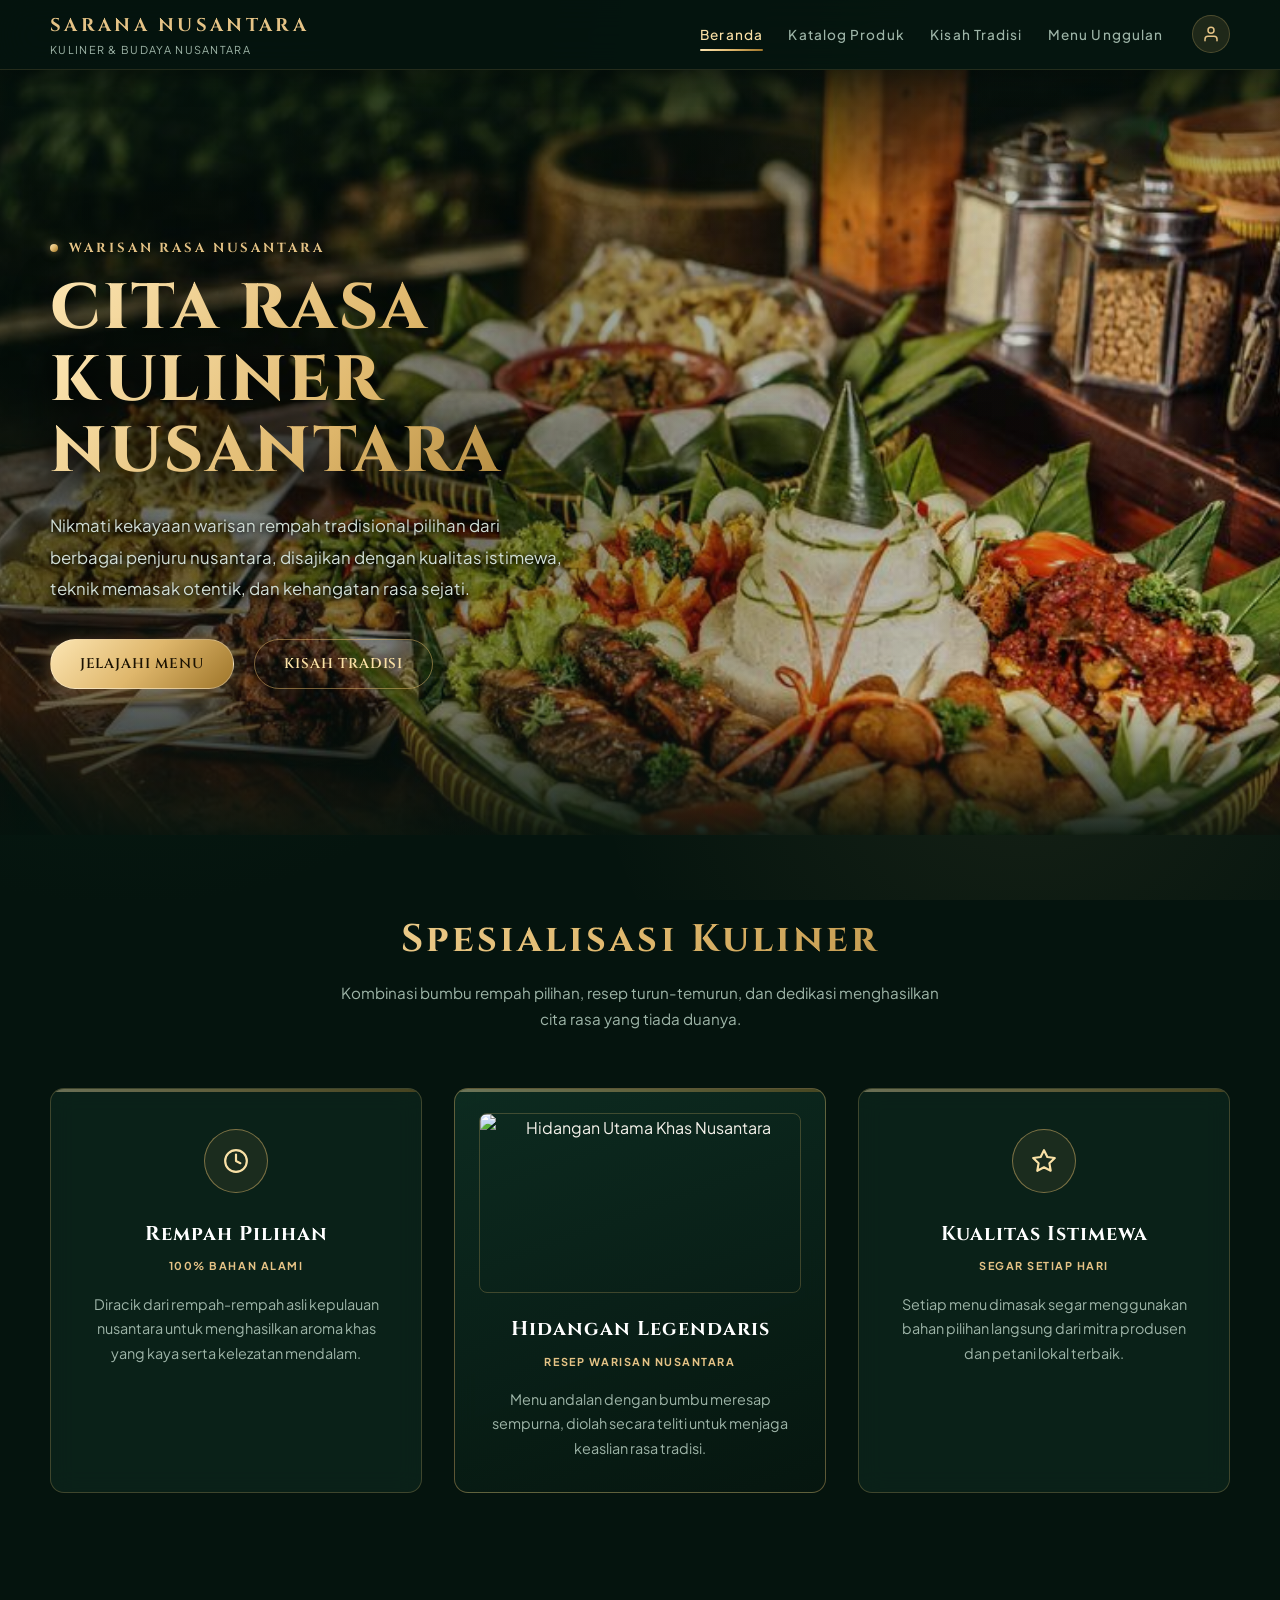
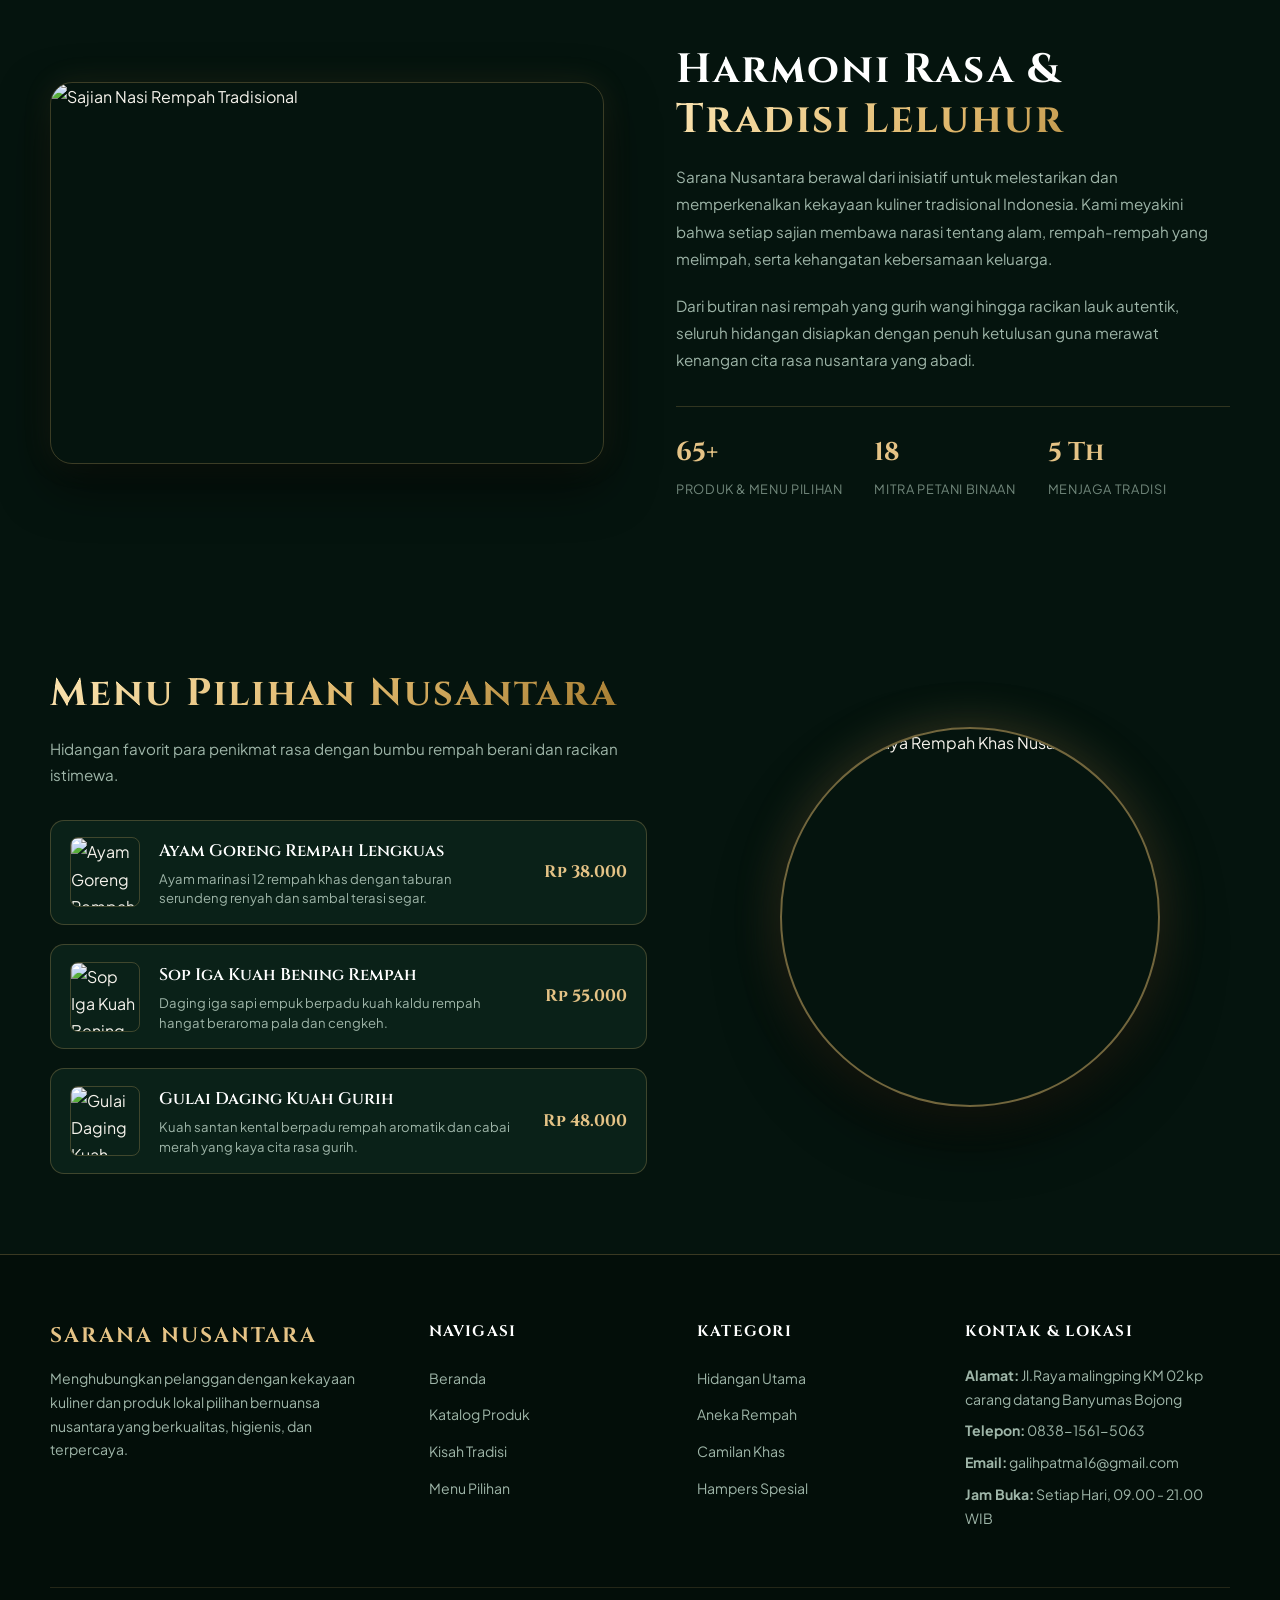
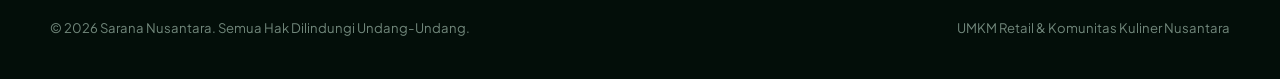
==== commit 1fbd94d7: "Update index.html" ====
--- a/index.html
+++ b/index.html
@@ -46,7 +46,7 @@
     <!-- HERO SECTION (FULL-WIDTH BANNER WITH OVERLAID CONTENT) -->
     <section class="hero hero-banner">
       <div class="hero-banner-bg">
-        <img src="images/hero.jpg" alt="Cita Rasa Kuliner Nusantara" class="hero-banner-img">
+        <img src="hero.jpg" alt="Cita Rasa Kuliner Nusantara" class="hero-banner-img">
         <div class="hero-banner-overlay"></div>
       </div>
 
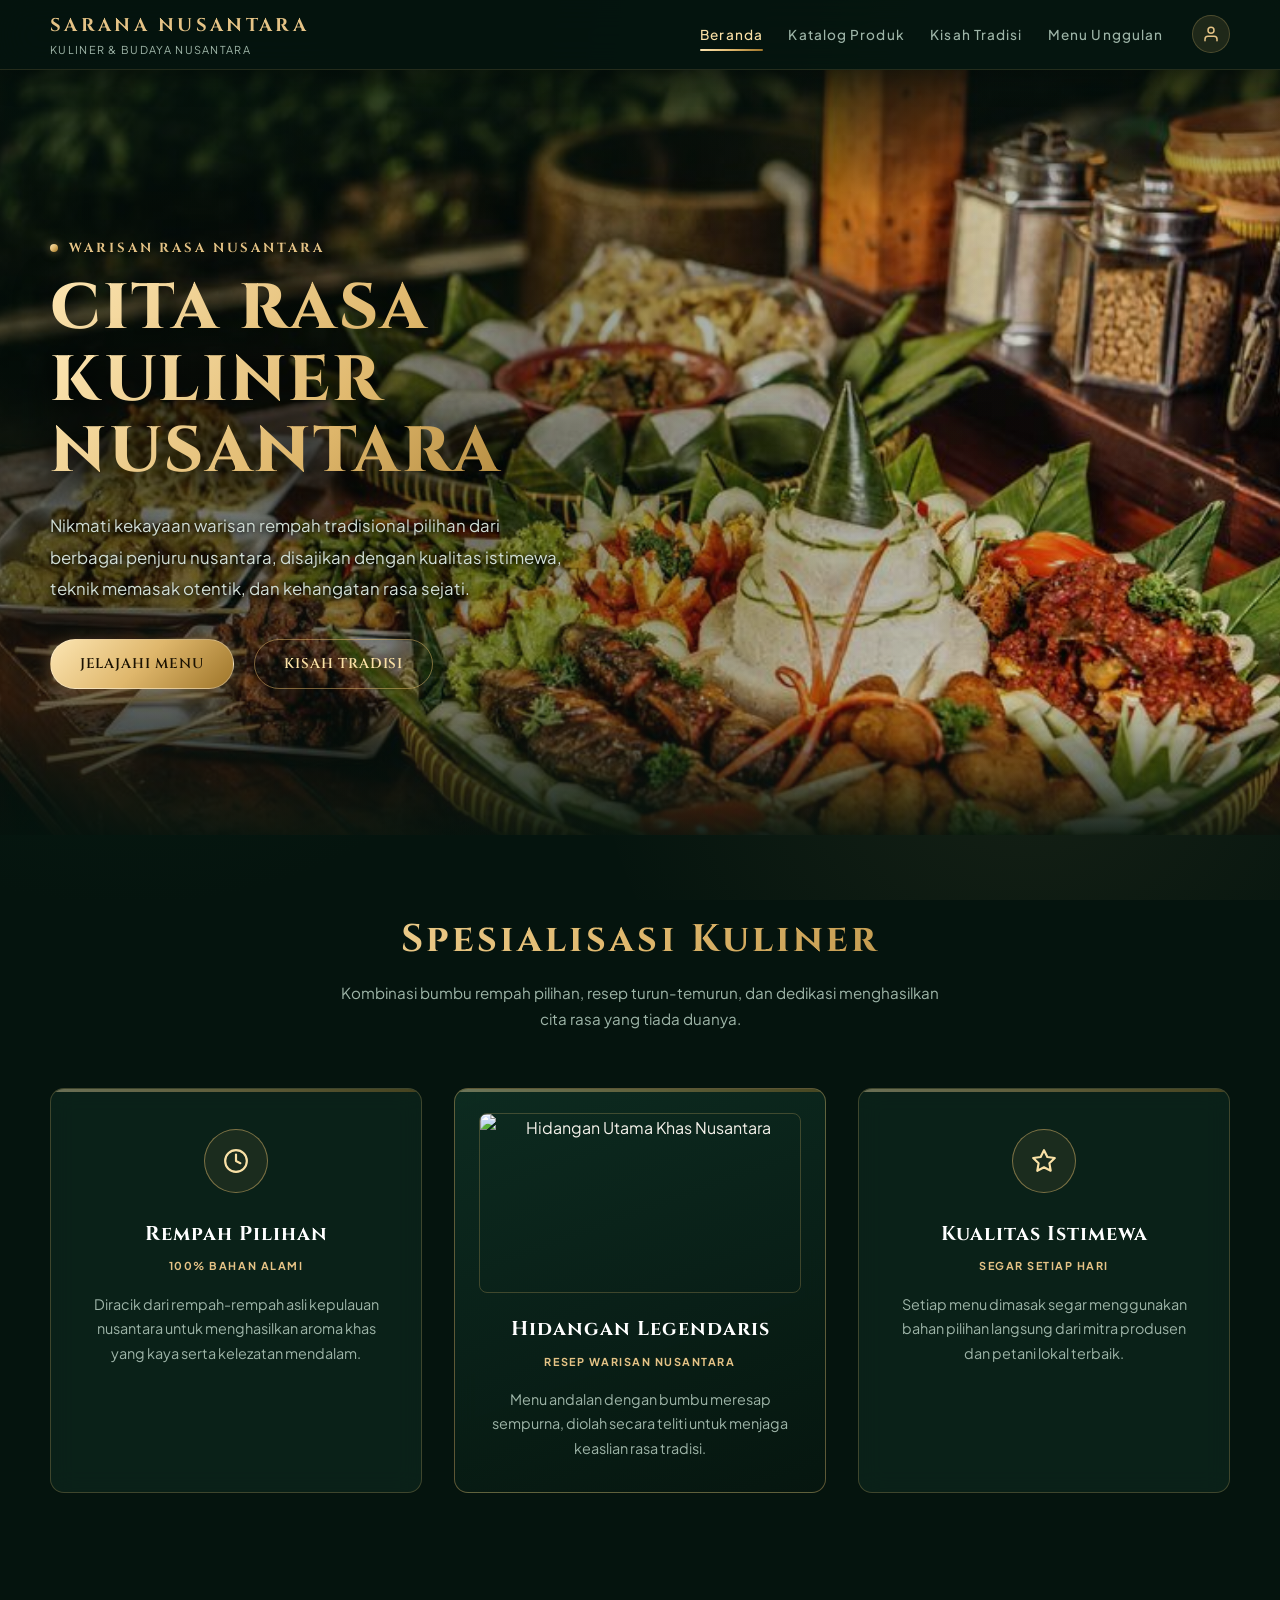
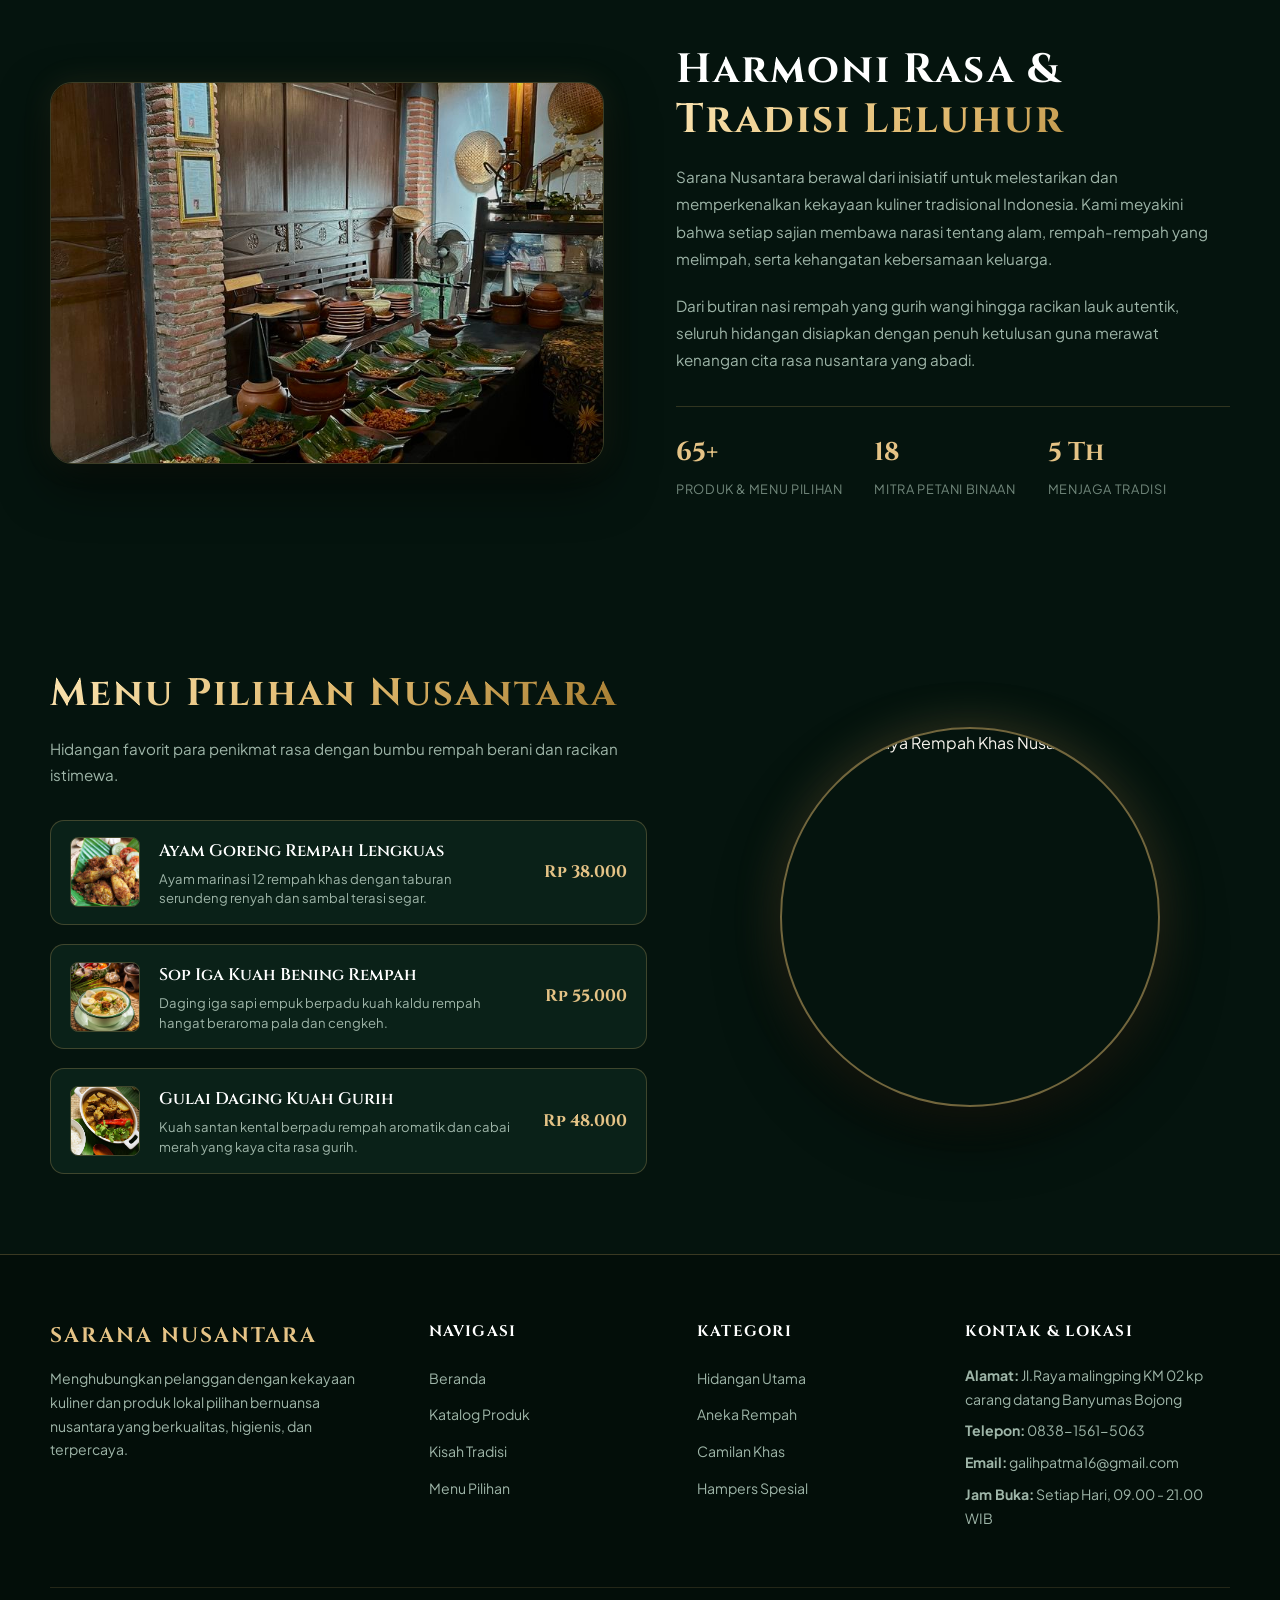
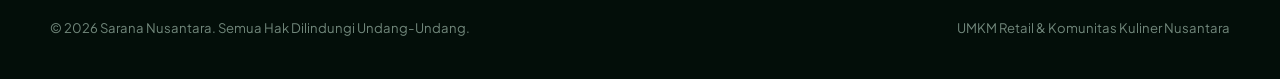
==== commit d39e3692: "Update index.html" ====
--- a/index.html
+++ b/index.html
@@ -130,7 +130,7 @@
         <div class="story-grid">
           <div class="story-media">
             <div class="story-media-frame">
-              <img src="images/rice-dish.jpg" alt="Sajian Nasi Rempah Tradisional">
+              <img src="rice-dish.jpg" alt="Sajian Nasi Rempah Tradisional">
               <div class="story-corner-ornament ornament-tl"></div>
               <div class="story-corner-ornament ornament-br"></div>
             </div>
@@ -185,7 +185,7 @@
               <!-- Menu Item 1 -->
               <article class="menu-item-card">
                 <div class="menu-item-thumb">
-                  <img src="images/thumb-1.jpg" alt="Ayam Goreng Rempah Lengkuas">
+                  <img src="thumb-1.jpg" alt="Ayam Goreng Rempah Lengkuas">
                 </div>
                 <div class="menu-item-info">
                   <h4>Ayam Goreng Rempah Lengkuas</h4>
@@ -197,7 +197,7 @@
               <!-- Menu Item 2 -->
               <article class="menu-item-card">
                 <div class="menu-item-thumb">
-                  <img src="images/thumb-2.jpg" alt="Sop Iga Kuah Bening Rempah">
+                  <img src="thumb-2.jpg" alt="Sop Iga Kuah Bening Rempah">
                 </div>
                 <div class="menu-item-info">
                   <h4>Sop Iga Kuah Bening Rempah</h4>
@@ -209,7 +209,7 @@
               <!-- Menu Item 3 -->
               <article class="menu-item-card">
                 <div class="menu-item-thumb">
-                  <img src="images/thumb-3.jpg" alt="Gulai Daging Kuah Santan Kental">
+                  <img src="thumb-3.jpg" alt="Gulai Daging Kuah Santan Kental">
                 </div>
                 <div class="menu-item-info">
                   <h4>Gulai Daging Kuah Gurih</h4>
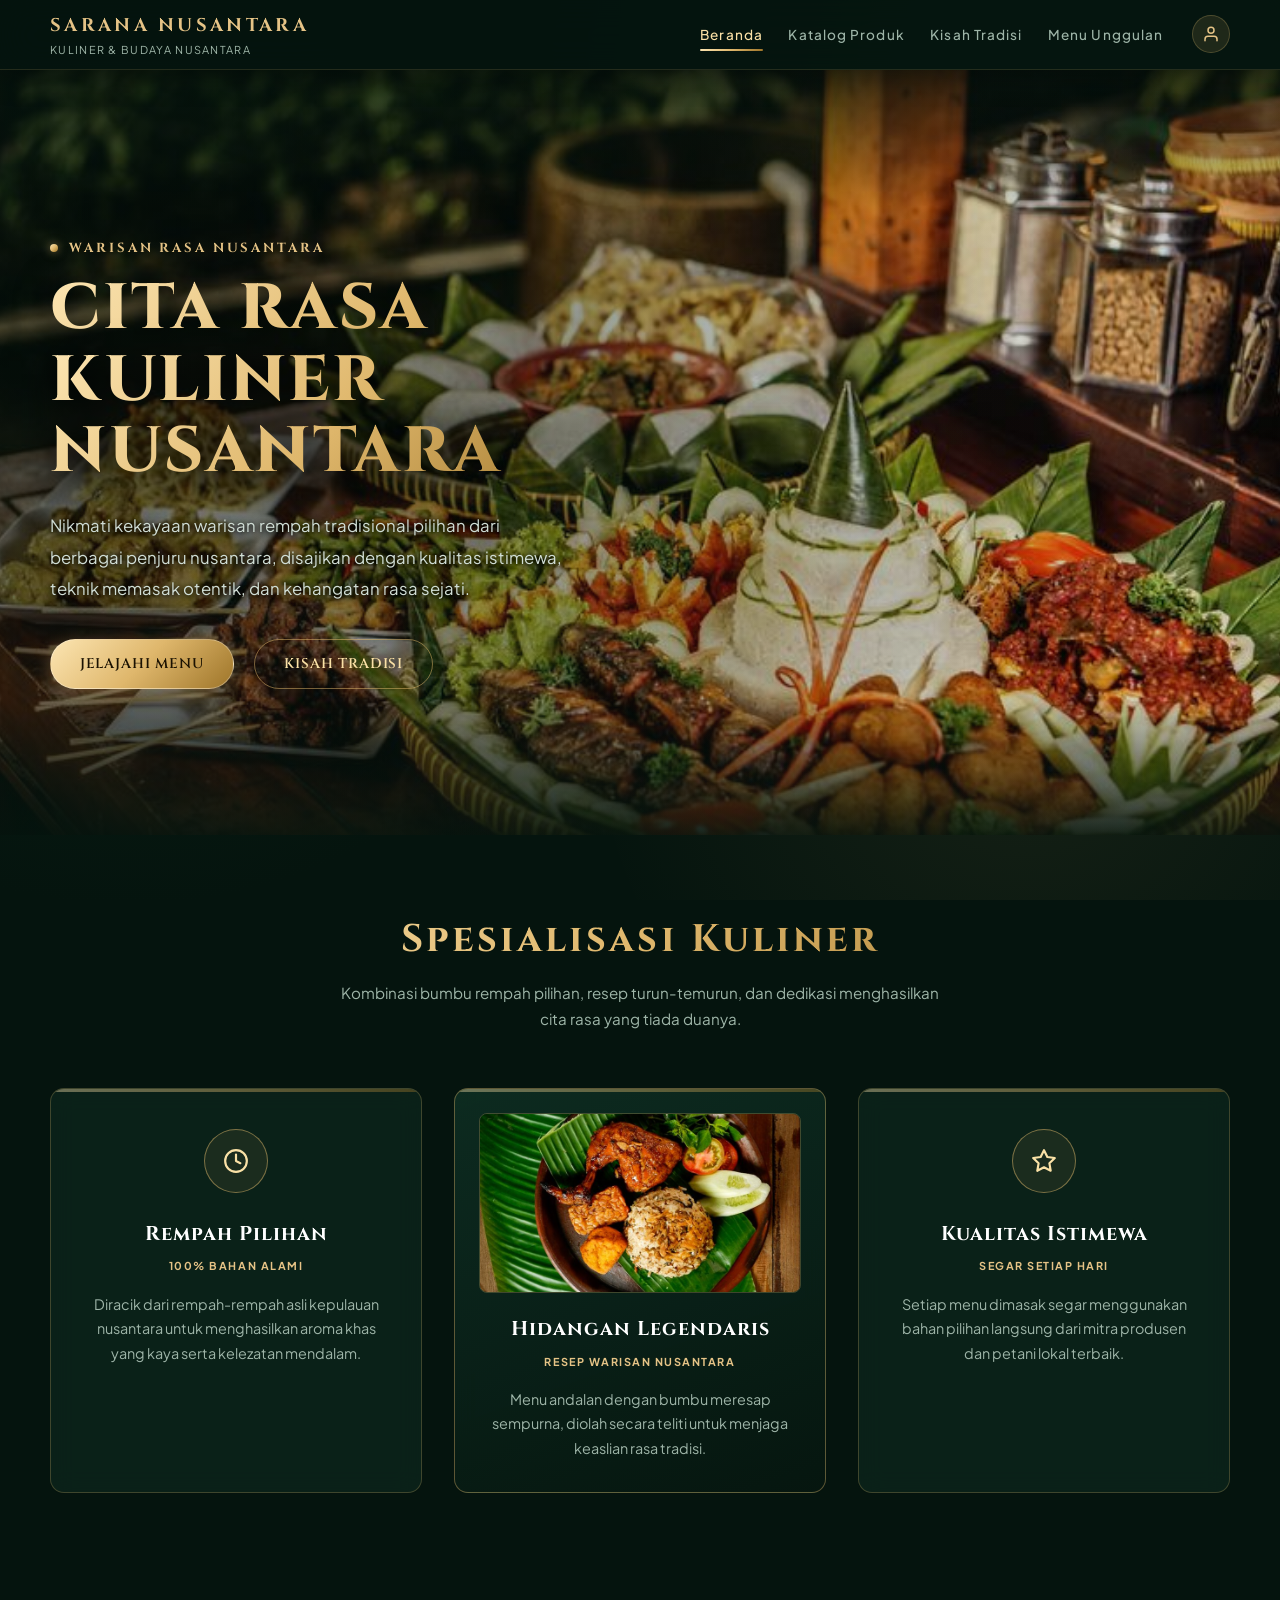
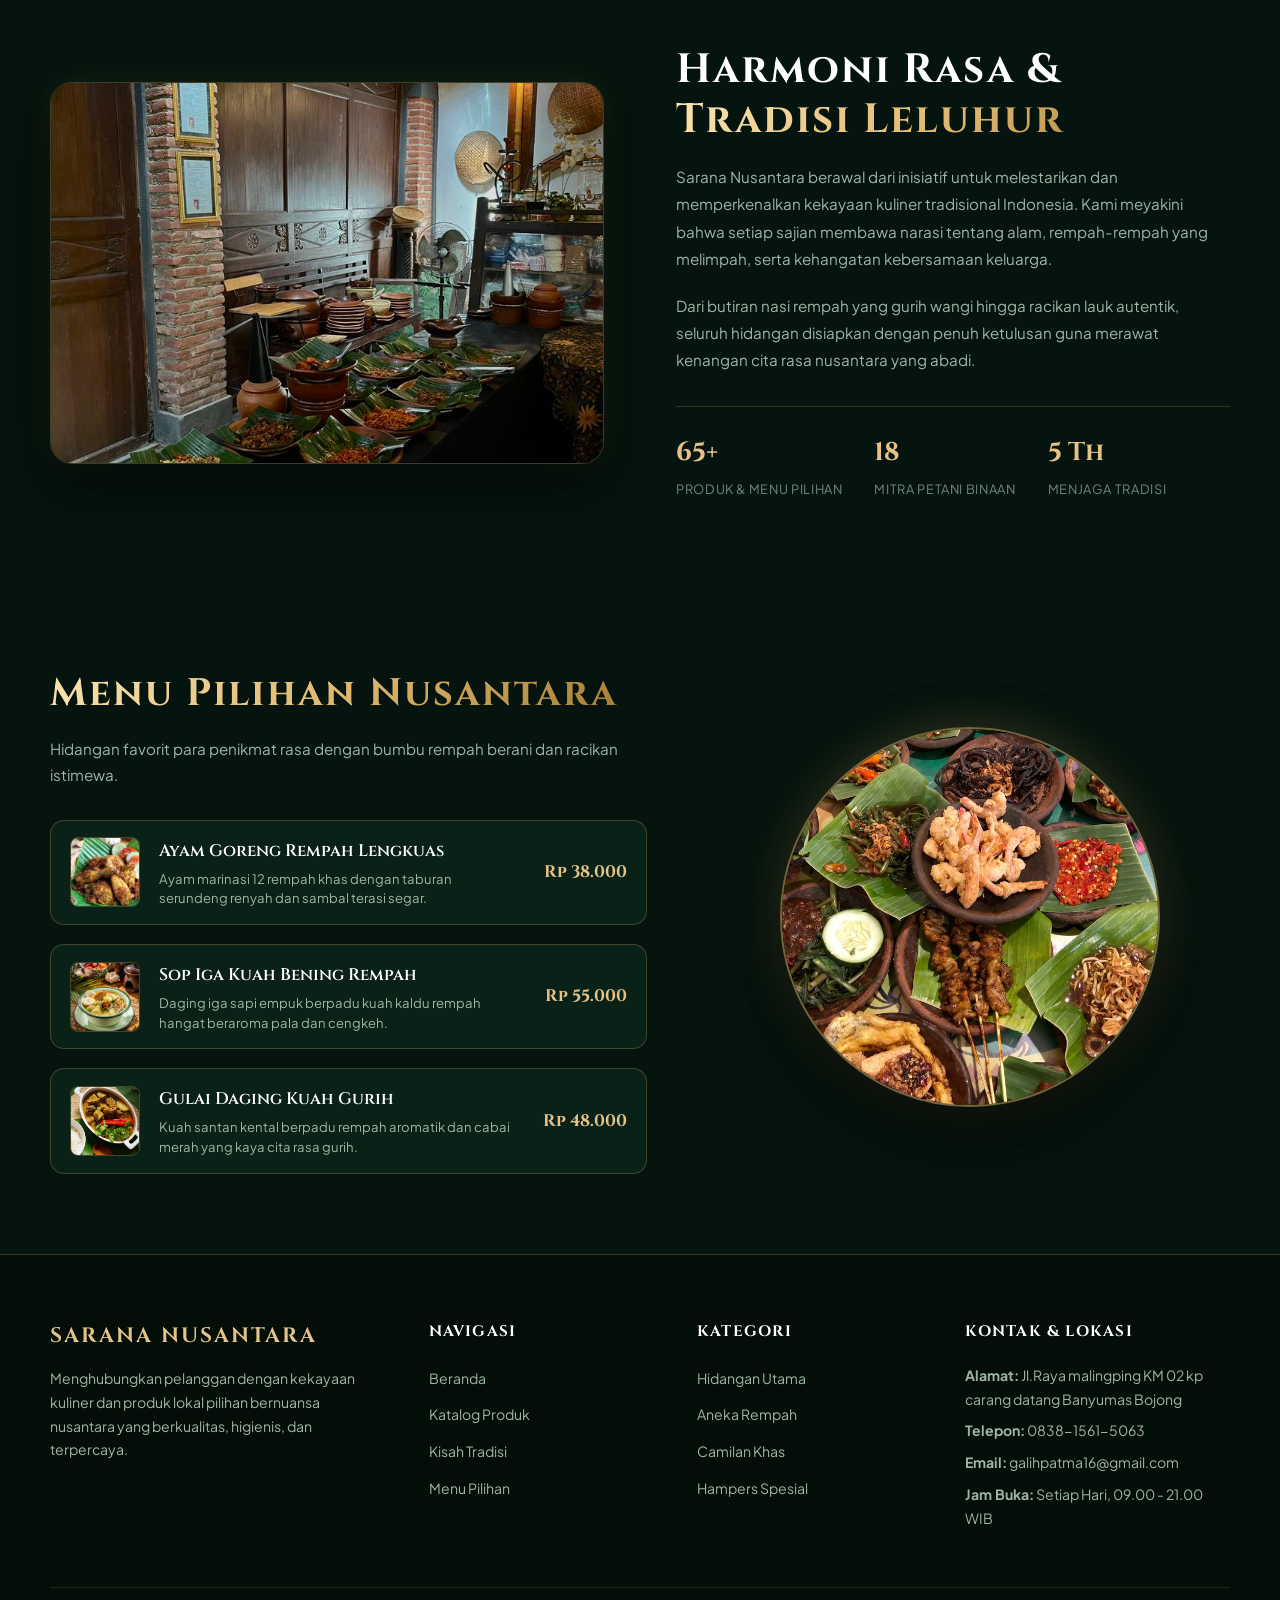
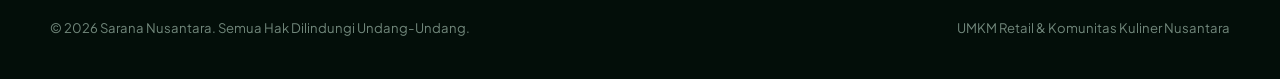
==== commit a1991d07: "Update index.html" ====
--- a/index.html
+++ b/index.html
@@ -98,7 +98,7 @@
           <!-- Card 2 (Center Featured Card with Image) -->
           <article class="trio-card center-featured">
             <div class="center-dish-img">
-              <img src="images/card-food.jpg" alt="Hidangan Utama Khas Nusantara">
+              <img src="card-food.jpg" alt="Hidangan Utama Khas Nusantara">
             </div>
             <h3 class="card-title">Hidangan Legendaris</h3>
             <span class="card-badge">Resep Warisan Nusantara</span>
@@ -224,7 +224,7 @@
           <div class="menu-pan-visual">
             <div class="hero-glow"></div>
             <div class="menu-pan-frame">
-              <img src="images/curry-dish.jpg" alt="Gulai Kari Kaya Rempah Khas Nusantara">
+              <img src="curry-dish.jpg" alt="Gulai Kari Kaya Rempah Khas Nusantara">
             </div>
           </div>
         </div>
